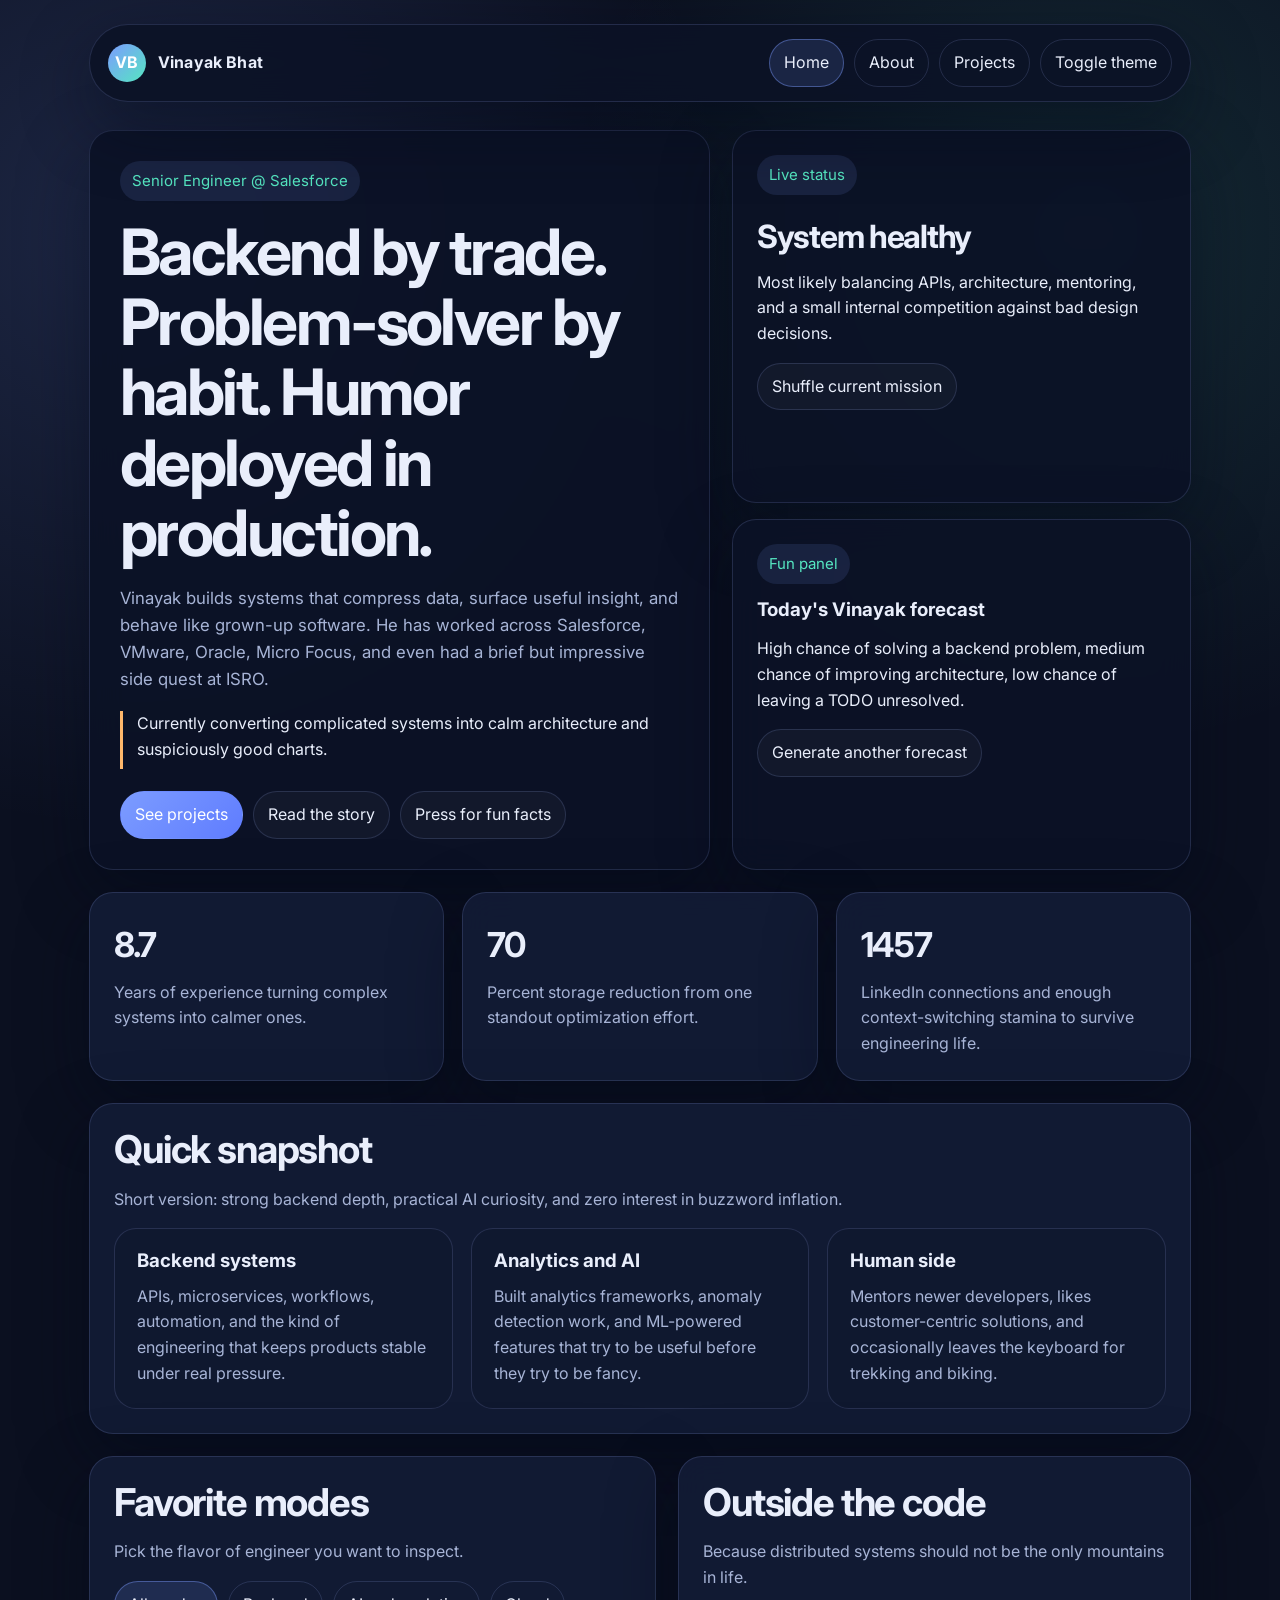
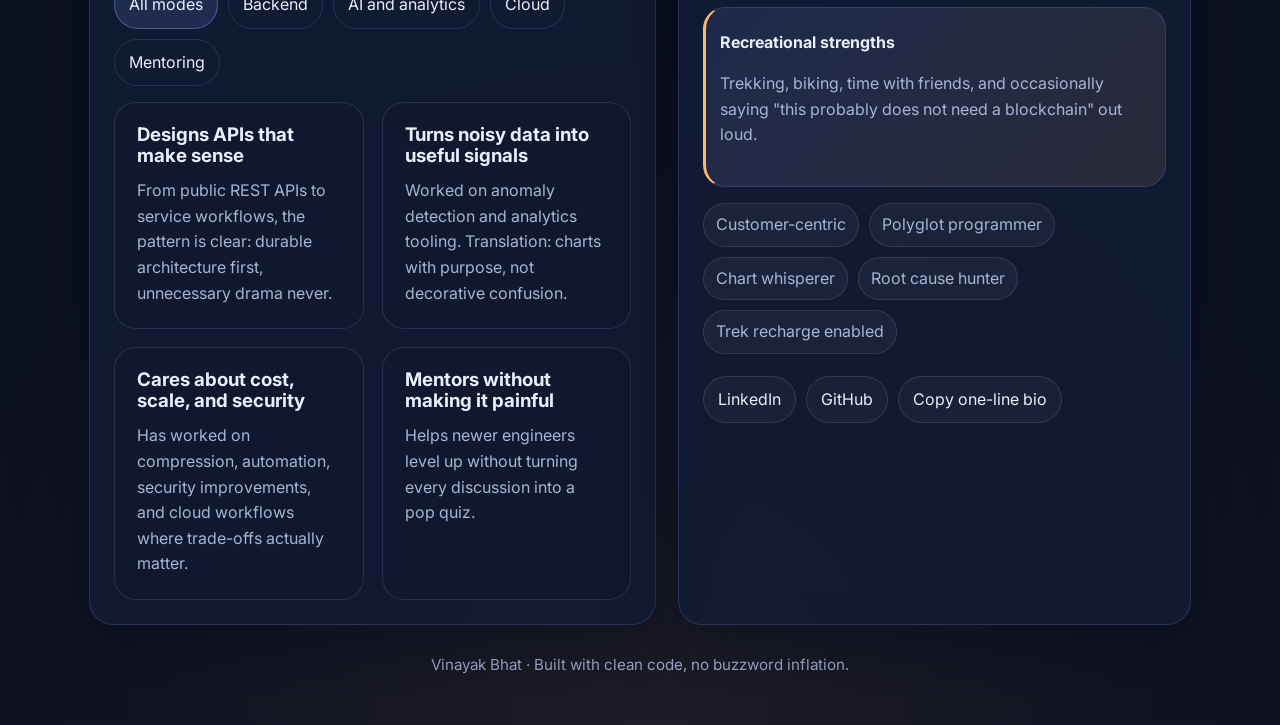
==== index.html @ 4f8882e3 "Initial Changes" ====
<!DOCTYPE html>
<html lang="en">
<head>
  <meta charset="UTF-8">
  <meta name="viewport" content="width=device-width, initial-scale=1.0">
  <title>Vinayak Bhat | Senior Engineer</title>
  <meta
    name="description"
    content="Personal website for Vinayak Bhat — Senior Engineer at Salesforce, backend builder, anomaly hunter, and occasional storage whisperer."
  >
  <link rel="preconnect" href="https://fonts.googleapis.com">
  <link rel="preconnect" href="https://fonts.gstatic.com" crossorigin>
  <link href="https://fonts.googleapis.com/css2?family=Inter:wght@400;500;600;700;800&display=swap" rel="stylesheet">
  <link rel="stylesheet" href="styles.css">
</head>
<body>
  <div class="container">
    <header class="nav glass">
      <div class="brand">
        <div class="brand-badge">VB</div>
        <span>Vinayak Bhat</span>
      </div>
      <nav class="nav-links" aria-label="Primary">
        <a class="nav-link active" href="index.html">Home</a>
        <a class="nav-link" href="about.html">About</a>
        <a class="nav-link" href="projects.html">Projects</a>
        <button class="theme-toggle" type="button" data-theme-toggle>Toggle theme</button>
      </nav>
    </header>

    <main>
      <section class="hero">
        <div class="hero-copy glass">
          <div class="eyebrow">Senior Engineer @ Salesforce</div>
          <h1>Backend by trade. Problem-solver by habit. Humor deployed in production.</h1>
          <p class="lead">
            Vinayak builds systems that compress data, surface useful insight, and behave like grown-up software.
            He has worked across Salesforce, VMware, Oracle, Micro Focus, and even had a brief but impressive
            side quest at ISRO.
          </p>
          <div class="rotating-line" data-rotating-line>
            Currently converting complicated systems into calm architecture and suspiciously good charts.
          </div>
          <div class="hero-actions">
            <a class="button primary" href="projects.html">See projects</a>
            <a class="button secondary" href="about.html">Read the story</a>
            <button class="button secondary" type="button" data-surprise-button>Press for fun facts</button>
          </div>
        </div>

        <div class="hero-side">
          <div class="status-box glass">
            <div class="eyebrow">Live status</div>
            <h2 class="status-title" data-mission-title>System healthy</h2>
            <p class="status-copy" data-mission-text>
              Most likely balancing APIs, architecture, mentoring, and a small internal competition against bad design decisions.
            </p>
            <button class="button secondary" type="button" data-mission-button>Shuffle current mission</button>
          </div>
          <div class="status-box glass" data-fun-panel>
            <div class="eyebrow">Fun panel</div>
            <h3 data-fact-title>Today's Vinayak forecast</h3>
            <p class="status-copy" data-fact-text>
              High chance of solving a backend problem, medium chance of improving architecture, low chance of leaving a TODO unresolved.
            </p>
            <button class="button secondary" type="button" data-fact-button>Generate another forecast</button>
          </div>
        </div>
      </section>

      <section class="section">
        <div class="grid grid-3">
          <article class="card stat-card">
            <strong data-counter="8.7">0</strong>
            <span class="muted">Years of experience turning complex systems into calmer ones.</span>
          </article>
          <article class="card stat-card">
            <strong data-counter="70">0</strong>
            <span class="muted">Percent storage reduction from one standout optimization effort.</span>
          </article>
          <article class="card stat-card">
            <strong data-counter="1457">0</strong>
            <span class="muted">LinkedIn connections and enough context-switching stamina to survive engineering life.</span>
          </article>
        </div>
      </section>

      <section class="card section">
        <h2>Quick snapshot</h2>
        <p class="lead">Short version: strong backend depth, practical AI curiosity, and zero interest in buzzword inflation.</p>
        <div class="grid grid-3">
          <article class="feature-card">
            <h3>Backend systems</h3>
            <p>APIs, microservices, workflows, automation, and the kind of engineering that keeps products stable under real pressure.</p>
          </article>
          <article class="feature-card">
            <h3>Analytics and AI</h3>
            <p>Built analytics frameworks, anomaly detection work, and ML-powered features that try to be useful before they try to be fancy.</p>
          </article>
          <article class="feature-card">
            <h3>Human side</h3>
            <p>Mentors newer developers, likes customer-centric solutions, and occasionally leaves the keyboard for trekking and biking.</p>
          </article>
        </div>
      </section>

      <section class="split section">
        <article class="card">
          <h2>Favorite modes</h2>
          <p class="lead">Pick the flavor of engineer you want to inspect.</p>
          <div class="chips" data-filter-group="home-skills">
            <button class="chip active" type="button" data-filter="all">All modes</button>
            <button class="chip" type="button" data-filter="backend">Backend</button>
            <button class="chip" type="button" data-filter="ai">AI and analytics</button>
            <button class="chip" type="button" data-filter="cloud">Cloud</button>
            <button class="chip" type="button" data-filter="human">Mentoring</button>
          </div>
          <div class="grid grid-2">
            <article class="mini-card" data-filter-item="home-skills" data-tags="backend cloud">
              <h3>Designs APIs that make sense</h3>
              <p>From public REST APIs to service workflows, the pattern is clear: durable architecture first, unnecessary drama never.</p>
            </article>
            <article class="mini-card" data-filter-item="home-skills" data-tags="ai backend">
              <h3>Turns noisy data into useful signals</h3>
              <p>Worked on anomaly detection and analytics tooling. Translation: charts with purpose, not decorative confusion.</p>
            </article>
            <article class="mini-card" data-filter-item="home-skills" data-tags="cloud backend">
              <h3>Cares about cost, scale, and security</h3>
              <p>Has worked on compression, automation, security improvements, and cloud workflows where trade-offs actually matter.</p>
            </article>
            <article class="mini-card" data-filter-item="home-skills" data-tags="human">
              <h3>Mentors without making it painful</h3>
              <p>Helps newer engineers level up without turning every discussion into a pop quiz.</p>
            </article>
          </div>
        </article>

        <article class="card">
          <h2>Outside the code</h2>
          <p class="lead">Because distributed systems should not be the only mountains in life.</p>
          <div class="callout quote-box">
            <strong>Recreational strengths</strong>
            <p>Trekking, biking, time with friends, and occasionally saying "this probably does not need a blockchain" out loud.</p>
          </div>
          <div class="pill-row" style="margin-top: 16px;">
            <span class="pill">Customer-centric</span>
            <span class="pill">Polyglot programmer</span>
            <span class="pill">Chart whisperer</span>
            <span class="pill">Root cause hunter</span>
            <span class="pill">Trek recharge enabled</span>
          </div>
          <div class="hero-actions">
            <a class="button secondary" href="https://www.linkedin.com/in/vbhat1/" target="_blank" rel="noreferrer">LinkedIn</a>
            <a class="button secondary" href="https://github.com/VinayakNBhat" target="_blank" rel="noreferrer">GitHub</a>
            <button class="button secondary" type="button" data-copy-bio>Copy one-line bio</button>
          </div>
        </article>
      </section>
    </main>

    <footer class="footer">
      Vinayak Bhat &middot; Built with clean code, no buzzword inflation.
    </footer>
  </div>

  <script src="app.js"></script>
</body>
</html>
---- styles.css ----
:root {
  --bg: #0b1020;
  --bg-soft: rgba(12, 18, 38, 0.9);
  --surface: rgba(19, 28, 54, 0.92);
  --surface-2: rgba(16, 24, 47, 0.96);
  --text: #e9eefb;
  --muted: #a7b4d6;
  --accent: #7c9cff;
  --accent-2: #55e6c1;
  --accent-3: #ffb86b;
  --border: rgba(159, 178, 255, 0.16);
  --shadow: 0 24px 70px rgba(2, 8, 24, 0.45);
  --radius: 24px;
  --max-width: 1150px;
}

body.light {
  --bg: #f6f8ff;
  --bg-soft: rgba(255, 255, 255, 0.86);
  --surface: rgba(255, 255, 255, 0.95);
  --surface-2: rgba(255, 255, 255, 1);
  --text: #0e1730;
  --muted: #55617f;
  --accent: #2f59ff;
  --accent-2: #008a67;
  --accent-3: #b66800;
  --border: rgba(47, 78, 186, 0.12);
  --shadow: 0 20px 56px rgba(27, 46, 94, 0.12);
}

* { box-sizing: border-box; }
html { scroll-behavior: smooth; }

body {
  margin: 0;
  font-family: Inter, ui-sans-serif, system-ui, -apple-system, BlinkMacSystemFont, "Segoe UI", sans-serif;
  color: var(--text);
  background:
    radial-gradient(circle at 10% 10%, rgba(124, 156, 255, 0.16), transparent 25%),
    radial-gradient(circle at 85% 10%, rgba(85, 230, 193, 0.12), transparent 22%),
    radial-gradient(circle at 50% 100%, rgba(255, 184, 107, 0.08), transparent 30%),
    var(--bg);
  min-height: 100vh;
  line-height: 1.6;
}

a { color: inherit; text-decoration: none; }
button, input, textarea, select { font: inherit; }

/* ---- Layout ---- */

.container {
  width: min(100%, var(--max-width));
  margin: 0 auto;
  padding: 24px;
}

.section { margin-bottom: 22px; }

.grid   { display: grid; gap: 18px; }
.grid-2 { grid-template-columns: repeat(2, minmax(0, 1fr)); }
.grid-3 { grid-template-columns: repeat(3, minmax(0, 1fr)); }

.split {
  display: grid;
  grid-template-columns: 1.05fr 0.95fr;
  gap: 22px;
}

/* ---- Glass & Card ---- */

.glass,
.card {
  border: 1px solid var(--border);
  box-shadow: var(--shadow);
  backdrop-filter: blur(16px);
}

.glass { background: var(--bg-soft); }

.card {
  background: var(--surface);
  border-radius: var(--radius);
  padding: 24px;
}

/* ---- Navigation ---- */

.nav {
  position: sticky;
  top: 16px;
  z-index: 30;
  display: flex;
  align-items: center;
  justify-content: space-between;
  gap: 16px;
  padding: 14px 18px;
  border-radius: 999px;
  margin-bottom: 28px;
}

.brand {
  display: flex;
  align-items: center;
  gap: 12px;
  font-weight: 700;
  letter-spacing: 0.01em;
}

.brand-badge {
  width: 38px;
  height: 38px;
  display: grid;
  place-items: center;
  border-radius: 50%;
  color: #fff;
  background: linear-gradient(135deg, var(--accent), var(--accent-2));
}

.nav-links {
  display: flex;
  flex-wrap: wrap;
  justify-content: flex-end;
  gap: 10px;
}

/* ---- Buttons, Chips, Pills ---- */

.nav-link,
.button,
.chip,
.theme-toggle {
  border: 1px solid var(--border);
  border-radius: 999px;
  padding: 10px 14px;
  background: transparent;
  color: var(--text);
  cursor: pointer;
  transition: transform 0.18s ease, border-color 0.18s ease, background 0.18s ease;
}

.nav-link:hover,
.button:hover,
.chip:hover,
.theme-toggle:hover {
  transform: translateY(-1px);
  border-color: rgba(124, 156, 255, 0.42);
  background: rgba(124, 156, 255, 0.08);
}

.nav-link.active,
.chip.active {
  background: rgba(124, 156, 255, 0.14);
  border-color: rgba(124, 156, 255, 0.42);
}

.button.primary {
  color: #fff;
  border-color: transparent;
  background: linear-gradient(135deg, var(--accent), #5f7cff);
}

.button.secondary {
  background: rgba(255, 255, 255, 0.03);
}

.pill-row,
.tags,
.chips,
.hero-actions {
  display: flex;
  flex-wrap: wrap;
  gap: 10px;
}

.chips { margin-bottom: 16px; }

.pill,
.tag {
  display: inline-flex;
  align-items: center;
  border: 1px solid var(--border);
  border-radius: 999px;
  padding: 8px 12px;
  color: var(--muted);
  background: rgba(255, 255, 255, 0.04);
}

/* ---- Typography ---- */

h1, h2, h3 { margin: 0; line-height: 1.1; }
h1 { font-size: clamp(2.5rem, 5vw, 4.6rem); letter-spacing: -0.04em; }
h2 { font-size: clamp(1.65rem, 3vw, 2.4rem); letter-spacing: -0.03em; }

.lead, .muted, .card p { color: var(--muted); }

.eyebrow {
  display: inline-flex;
  align-items: center;
  gap: 8px;
  border-radius: 999px;
  padding: 8px 12px;
  margin-bottom: 16px;
  background: rgba(124, 156, 255, 0.12);
  color: var(--accent-2);
  font-size: 0.94rem;
}

/* ---- Hero (Home) ---- */

.hero {
  display: grid;
  grid-template-columns: 1.15fr 0.85fr;
  gap: 22px;
  margin-bottom: 22px;
}

.hero-copy {
  padding: 30px;
  border-radius: var(--radius);
}

.hero-copy p {
  font-size: 1.05rem;
  max-width: 60ch;
}

.rotating-line {
  min-height: 58px;
  margin-top: 18px;
  padding-left: 14px;
  border-left: 3px solid var(--accent-3);
  color: var(--text);
}

.hero-actions {
  margin-top: 22px;
}

.hero-side {
  display: grid;
  gap: 16px;
}

.status-box {
  border-radius: var(--radius);
  padding: 24px;
}

.status-title {
  font-size: 2rem;
  letter-spacing: -0.04em;
  margin-top: 8px;
}

.status-copy { min-height: 72px; }

/* ---- Stat Cards ---- */

.stat-card strong {
  display: block;
  font-size: 2.15rem;
  margin-bottom: 8px;
  letter-spacing: -0.04em;
}

/* ---- Feature / Mini / Project Cards ---- */

.feature-card,
.project-card,
.mini-card {
  display: flex;
  flex-direction: column;
  gap: 12px;
  border-radius: 22px;
  padding: 22px;
  background: var(--surface-2);
  border: 1px solid var(--border);
}

.feature-card p,
.project-card p,
.mini-card p {
  margin: 0;
}

.project-card .links {
  display: flex;
  flex-wrap: wrap;
  gap: 10px;
  margin-top: auto;
}

.project-card .button { width: fit-content; }

/* ---- Page Hero (About, Projects) ---- */

.page-hero { padding: 28px; }
.page-hero p { max-width: 70ch; }

/* ---- Timeline ---- */

.timeline { display: grid; gap: 12px; }

.timeline-item {
  border: 1px solid var(--border);
  border-radius: 20px;
  padding: 18px 20px;
  background: rgba(255, 255, 255, 0.03);
  cursor: pointer;
  transition: transform 0.18s ease, border-color 0.18s ease;
}

.timeline-item:hover {
  transform: translateY(-1px);
  border-color: rgba(124, 156, 255, 0.42);
}

.timeline-item:focus-visible {
  outline: none;
  border-color: rgba(124, 156, 255, 0.58);
  box-shadow: 0 0 0 3px rgba(124, 156, 255, 0.14);
}

.timeline-head {
  display: flex;
  align-items: flex-start;
  justify-content: space-between;
  gap: 14px;
}

.timeline-head strong {
  display: block;
  font-size: 1.04rem;
}

.timeline-detail {
  overflow: hidden;
  max-height: 0;
  margin-top: 0;
  color: var(--muted);
  transition: max-height 0.28s ease, margin-top 0.28s ease;
}

.timeline-item.open .timeline-detail {
  max-height: 240px;
  margin-top: 12px;
}

/* ---- Callout & Quote ---- */

.callout {
  border-radius: 22px;
  padding: 22px;
  background: linear-gradient(135deg, rgba(124, 156, 255, 0.12), rgba(255, 184, 107, 0.1));
  border: 1px solid var(--border);
}

.quote-box {
  border-left: 3px solid var(--accent-3);
  padding-left: 14px;
}

/* ---- Lists ---- */

.list {
  margin: 0;
  padding-left: 18px;
  color: var(--muted);
}

.list li + li { margin-top: 8px; }

/* ---- Utility ---- */

.hidden { display: none !important; }

/* ---- Footer ---- */

.footer {
  text-align: center;
  color: var(--muted);
  padding: 6px 0 24px;
  font-size: 0.95rem;
}

/* ---- Responsive ---- */

@media (max-width: 960px) {
  .hero,
  .grid-2,
  .grid-3,
  .split {
    grid-template-columns: 1fr;
  }

  .nav { border-radius: 28px; }
}

@media (max-width: 640px) {
  .container { padding: 16px; }
  .nav { position: static; }

  .hero-copy,
  .status-box,
  .page-hero,
  .card {
    padding: 20px;
  }

  .nav-links { justify-content: flex-start; }
}
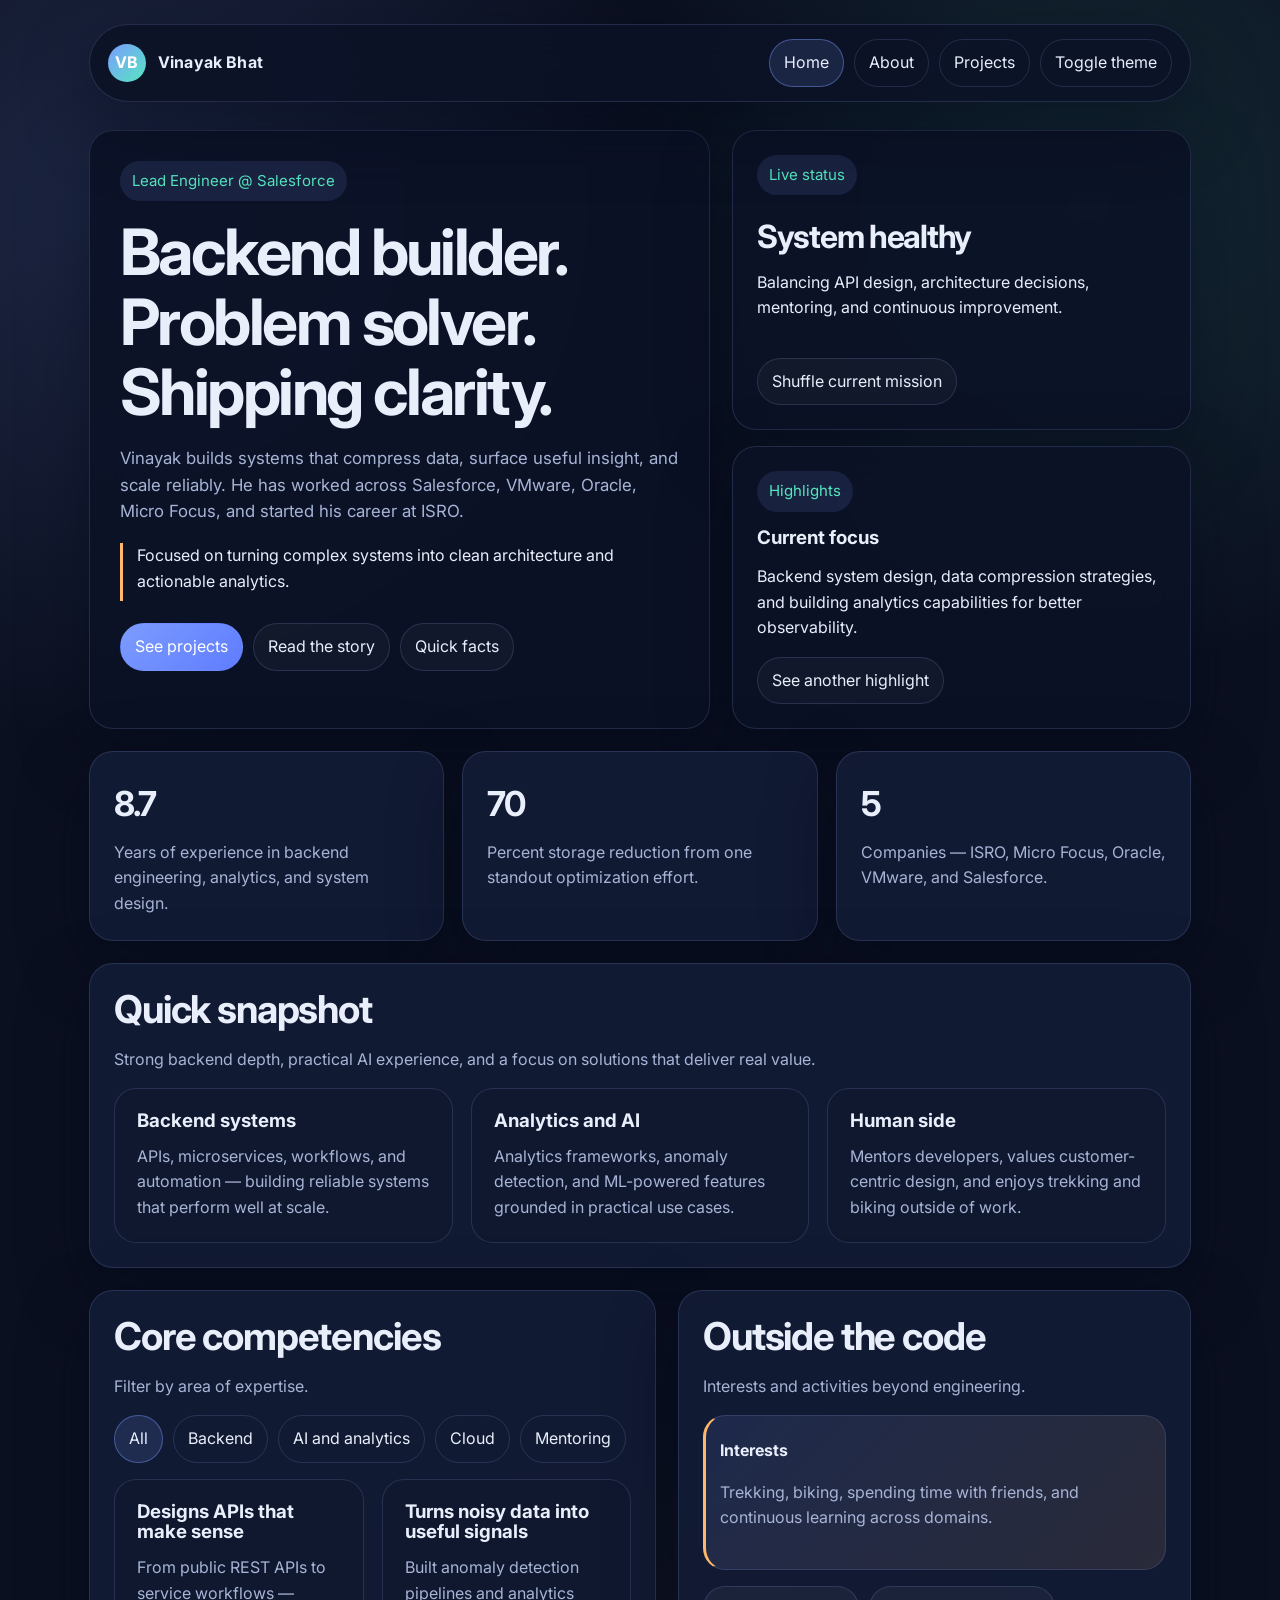
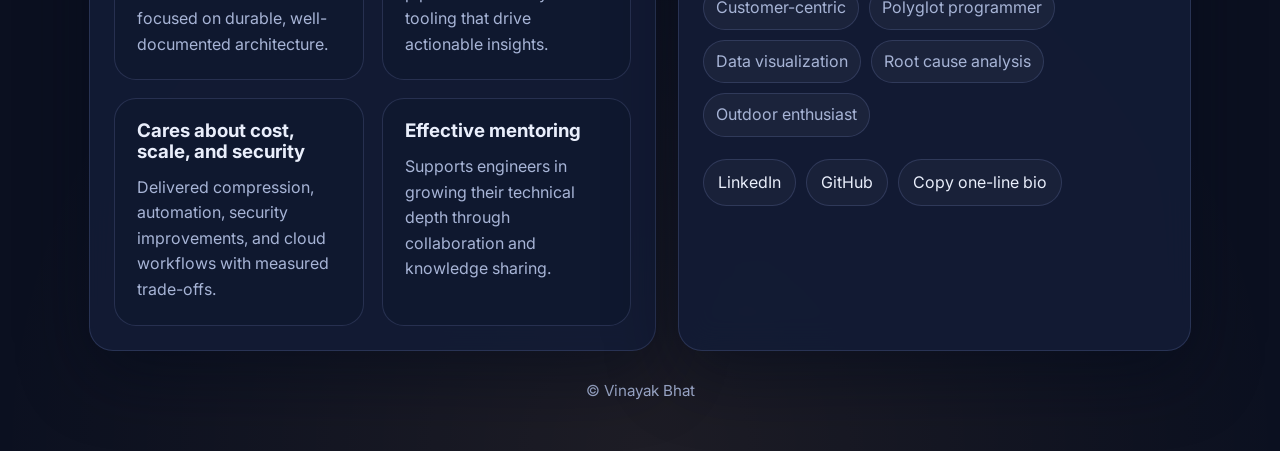
==== commit 06bfb83b: "Update the files with change in tone" ====
--- a/index.html
+++ b/index.html
@@ -3,10 +3,10 @@
 <head>
   <meta charset="UTF-8">
   <meta name="viewport" content="width=device-width, initial-scale=1.0">
-  <title>Vinayak Bhat | Senior Engineer</title>
+  <title>Vinayak Bhat | Lead Engineer</title>
   <meta
     name="description"
-    content="Personal website for Vinayak Bhat — Senior Engineer at Salesforce, backend builder, anomaly hunter, and occasional storage whisperer."
+    content="Personal website for Vinayak Bhat — Lead Engineer at Salesforce specializing in backend systems, analytics, and AI-powered solutions."
   >
   <link rel="preconnect" href="https://fonts.googleapis.com">
   <link rel="preconnect" href="https://fonts.gstatic.com" crossorigin>
@@ -31,20 +31,19 @@
     <main>
       <section class="hero">
         <div class="hero-copy glass">
-          <div class="eyebrow">Senior Engineer @ Salesforce</div>
-          <h1>Backend by trade. Problem-solver by habit. Humor deployed in production.</h1>
+          <div class="eyebrow">Lead Engineer @ Salesforce</div>
+          <h1>Backend builder. Problem solver. Shipping clarity.</h1>
           <p class="lead">
-            Vinayak builds systems that compress data, surface useful insight, and behave like grown-up software.
-            He has worked across Salesforce, VMware, Oracle, Micro Focus, and even had a brief but impressive
-            side quest at ISRO.
+            Vinayak builds systems that compress data, surface useful insight, and scale reliably.
+            He has worked across Salesforce, VMware, Oracle, Micro Focus, and started his career at ISRO.
           </p>
           <div class="rotating-line" data-rotating-line>
-            Currently converting complicated systems into calm architecture and suspiciously good charts.
+            Focused on turning complex systems into clean architecture and actionable analytics.
           </div>
           <div class="hero-actions">
             <a class="button primary" href="projects.html">See projects</a>
             <a class="button secondary" href="about.html">Read the story</a>
-            <button class="button secondary" type="button" data-surprise-button>Press for fun facts</button>
+            <button class="button secondary" type="button" data-surprise-button>Quick facts</button>
           </div>
         </div>
 
@@ -53,17 +52,17 @@
             <div class="eyebrow">Live status</div>
             <h2 class="status-title" data-mission-title>System healthy</h2>
             <p class="status-copy" data-mission-text>
-              Most likely balancing APIs, architecture, mentoring, and a small internal competition against bad design decisions.
+              Balancing API design, architecture decisions, mentoring, and continuous improvement.
             </p>
             <button class="button secondary" type="button" data-mission-button>Shuffle current mission</button>
           </div>
           <div class="status-box glass" data-fun-panel>
-            <div class="eyebrow">Fun panel</div>
-            <h3 data-fact-title>Today's Vinayak forecast</h3>
+            <div class="eyebrow">Highlights</div>
+            <h3 data-fact-title>Current focus</h3>
             <p class="status-copy" data-fact-text>
-              High chance of solving a backend problem, medium chance of improving architecture, low chance of leaving a TODO unresolved.
+              Backend system design, data compression strategies, and building analytics capabilities for better observability.
             </p>
-            <button class="button secondary" type="button" data-fact-button>Generate another forecast</button>
+            <button class="button secondary" type="button" data-fact-button>See another highlight</button>
           </div>
         </div>
       </section>
@@ -72,44 +71,44 @@
         <div class="grid grid-3">
           <article class="card stat-card">
             <strong data-counter="8.7">0</strong>
-            <span class="muted">Years of experience turning complex systems into calmer ones.</span>
+            <span class="muted">Years of experience in backend engineering, analytics, and system design.</span>
           </article>
           <article class="card stat-card">
             <strong data-counter="70">0</strong>
             <span class="muted">Percent storage reduction from one standout optimization effort.</span>
           </article>
           <article class="card stat-card">
-            <strong data-counter="1457">0</strong>
-            <span class="muted">LinkedIn connections and enough context-switching stamina to survive engineering life.</span>
+            <strong data-counter="5">0</strong>
+            <span class="muted">Companies — ISRO, Micro Focus, Oracle, VMware, and Salesforce.</span>
           </article>
         </div>
       </section>
 
       <section class="card section">
         <h2>Quick snapshot</h2>
-        <p class="lead">Short version: strong backend depth, practical AI curiosity, and zero interest in buzzword inflation.</p>
+        <p class="lead">Strong backend depth, practical AI experience, and a focus on solutions that deliver real value.</p>
         <div class="grid grid-3">
           <article class="feature-card">
             <h3>Backend systems</h3>
-            <p>APIs, microservices, workflows, automation, and the kind of engineering that keeps products stable under real pressure.</p>
+            <p>APIs, microservices, workflows, and automation — building reliable systems that perform well at scale.</p>
           </article>
           <article class="feature-card">
             <h3>Analytics and AI</h3>
-            <p>Built analytics frameworks, anomaly detection work, and ML-powered features that try to be useful before they try to be fancy.</p>
+            <p>Analytics frameworks, anomaly detection, and ML-powered features grounded in practical use cases.</p>
           </article>
           <article class="feature-card">
             <h3>Human side</h3>
-            <p>Mentors newer developers, likes customer-centric solutions, and occasionally leaves the keyboard for trekking and biking.</p>
+            <p>Mentors developers, values customer-centric design, and enjoys trekking and biking outside of work.</p>
           </article>
         </div>
       </section>
 
       <section class="split section">
         <article class="card">
-          <h2>Favorite modes</h2>
-          <p class="lead">Pick the flavor of engineer you want to inspect.</p>
+          <h2>Core competencies</h2>
+          <p class="lead">Filter by area of expertise.</p>
           <div class="chips" data-filter-group="home-skills">
-            <button class="chip active" type="button" data-filter="all">All modes</button>
+            <button class="chip active" type="button" data-filter="all">All</button>
             <button class="chip" type="button" data-filter="backend">Backend</button>
             <button class="chip" type="button" data-filter="ai">AI and analytics</button>
             <button class="chip" type="button" data-filter="cloud">Cloud</button>
@@ -118,40 +117,40 @@
           <div class="grid grid-2">
             <article class="mini-card" data-filter-item="home-skills" data-tags="backend cloud">
               <h3>Designs APIs that make sense</h3>
-              <p>From public REST APIs to service workflows, the pattern is clear: durable architecture first, unnecessary drama never.</p>
+              <p>From public REST APIs to service workflows — focused on durable, well-documented architecture.</p>
             </article>
             <article class="mini-card" data-filter-item="home-skills" data-tags="ai backend">
               <h3>Turns noisy data into useful signals</h3>
-              <p>Worked on anomaly detection and analytics tooling. Translation: charts with purpose, not decorative confusion.</p>
+              <p>Built anomaly detection pipelines and analytics tooling that drive actionable insights.</p>
             </article>
             <article class="mini-card" data-filter-item="home-skills" data-tags="cloud backend">
               <h3>Cares about cost, scale, and security</h3>
-              <p>Has worked on compression, automation, security improvements, and cloud workflows where trade-offs actually matter.</p>
+              <p>Delivered compression, automation, security improvements, and cloud workflows with measured trade-offs.</p>
             </article>
             <article class="mini-card" data-filter-item="home-skills" data-tags="human">
-              <h3>Mentors without making it painful</h3>
-              <p>Helps newer engineers level up without turning every discussion into a pop quiz.</p>
+              <h3>Effective mentoring</h3>
+              <p>Supports engineers in growing their technical depth through collaboration and knowledge sharing.</p>
             </article>
           </div>
         </article>
 
         <article class="card">
           <h2>Outside the code</h2>
-          <p class="lead">Because distributed systems should not be the only mountains in life.</p>
+          <p class="lead">Interests and activities beyond engineering.</p>
           <div class="callout quote-box">
-            <strong>Recreational strengths</strong>
-            <p>Trekking, biking, time with friends, and occasionally saying "this probably does not need a blockchain" out loud.</p>
+            <strong>Interests</strong>
+            <p>Trekking, biking, spending time with friends, and continuous learning across domains.</p>
           </div>
           <div class="pill-row" style="margin-top: 16px;">
             <span class="pill">Customer-centric</span>
             <span class="pill">Polyglot programmer</span>
-            <span class="pill">Chart whisperer</span>
-            <span class="pill">Root cause hunter</span>
-            <span class="pill">Trek recharge enabled</span>
+            <span class="pill">Data visualization</span>
+            <span class="pill">Root cause analysis</span>
+            <span class="pill">Outdoor enthusiast</span>
           </div>
           <div class="hero-actions">
             <a class="button secondary" href="https://www.linkedin.com/in/vbhat1/" target="_blank" rel="noreferrer">LinkedIn</a>
-            <a class="button secondary" href="https://github.com/VinayakNBhat" target="_blank" rel="noreferrer">GitHub</a>
+            <a class="button secondary" href="https://github.com/ItsMeVinayakBhat" target="_blank" rel="noreferrer">GitHub</a>
             <button class="button secondary" type="button" data-copy-bio>Copy one-line bio</button>
           </div>
         </article>
@@ -159,7 +158,7 @@
     </main>
 
     <footer class="footer">
-      Vinayak Bhat &middot; Built with clean code, no buzzword inflation.
+      &copy; Vinayak Bhat
     </footer>
   </div>
 
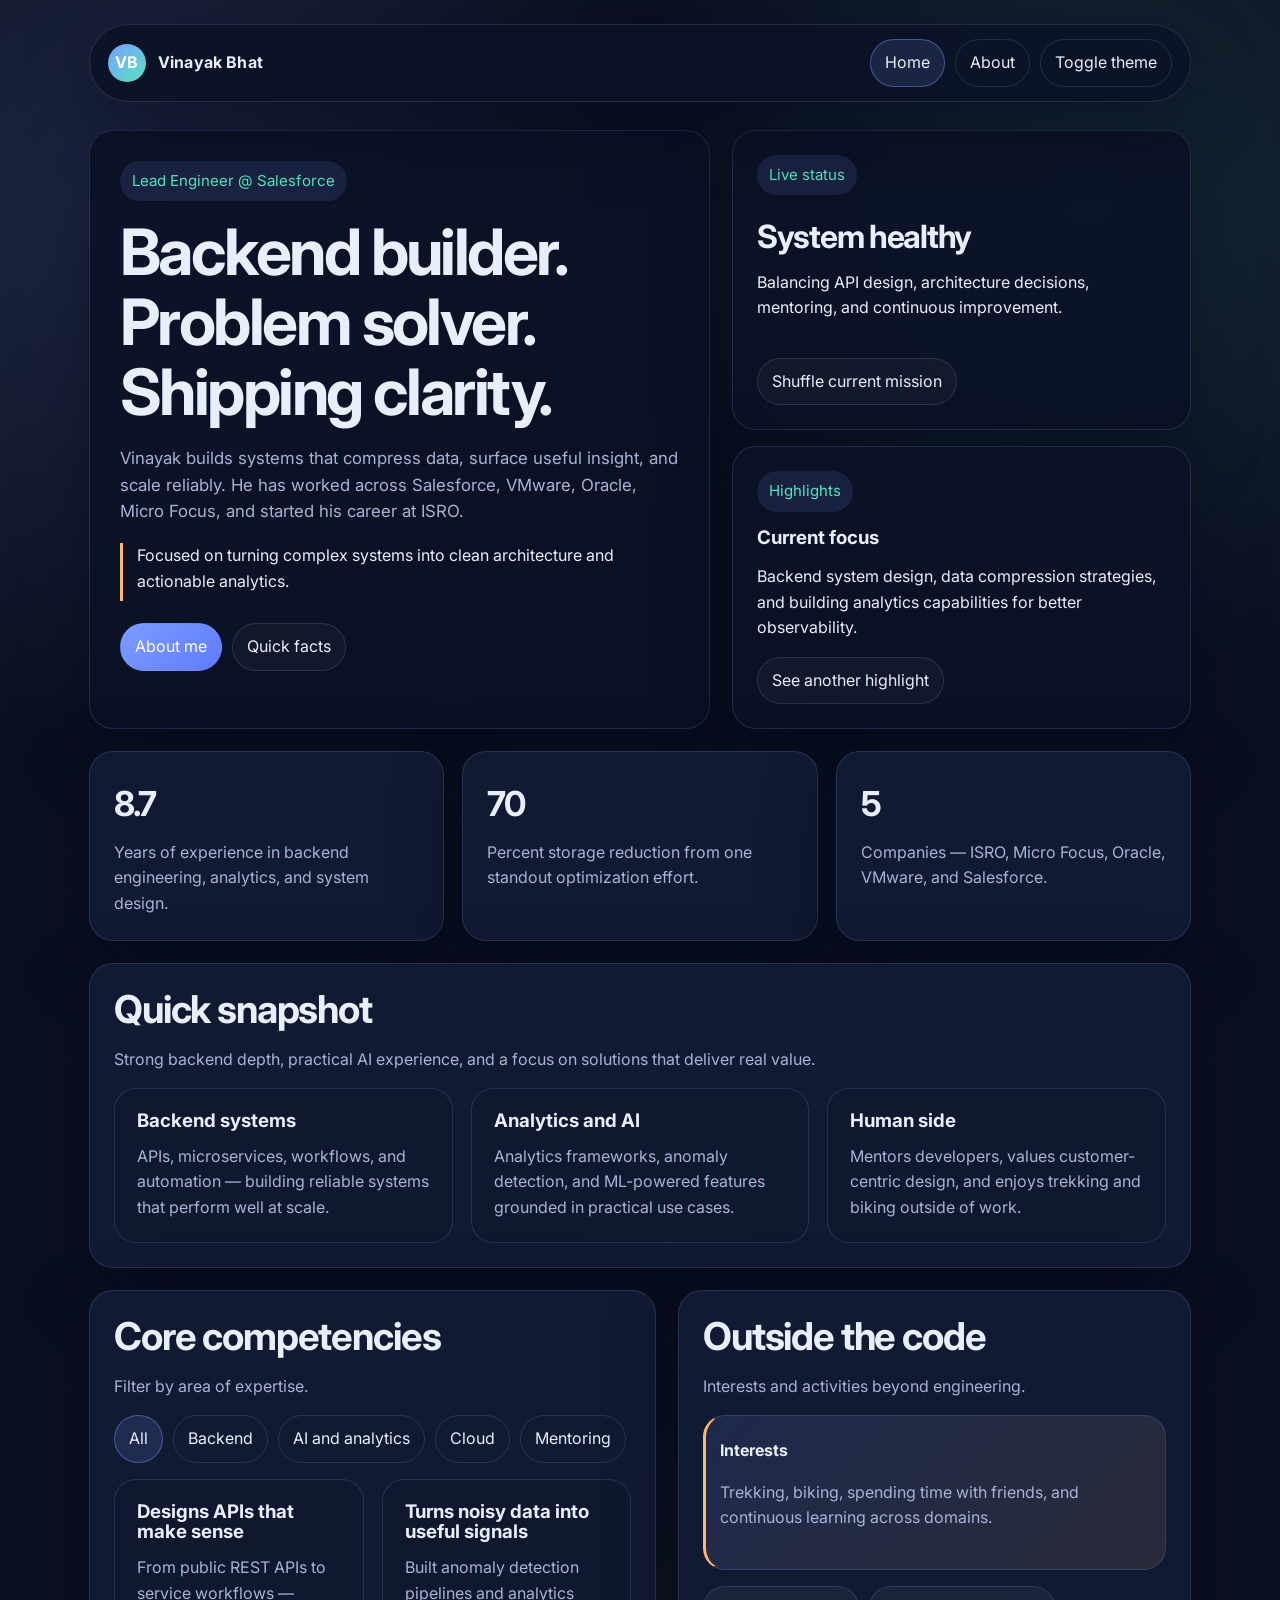
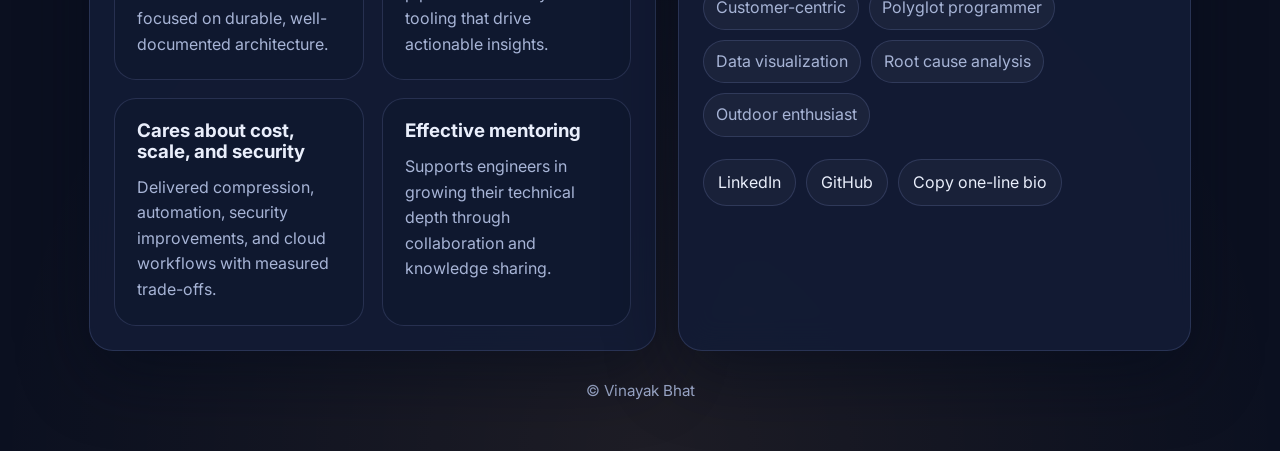
==== commit 281ff411: "Remove project section" ====
--- a/index.html
+++ b/index.html
@@ -23,7 +23,6 @@
       <nav class="nav-links" aria-label="Primary">
         <a class="nav-link active" href="index.html">Home</a>
         <a class="nav-link" href="about.html">About</a>
-        <a class="nav-link" href="projects.html">Projects</a>
         <button class="theme-toggle" type="button" data-theme-toggle>Toggle theme</button>
       </nav>
     </header>
@@ -41,8 +40,7 @@
             Focused on turning complex systems into clean architecture and actionable analytics.
           </div>
           <div class="hero-actions">
-            <a class="button primary" href="projects.html">See projects</a>
-            <a class="button secondary" href="about.html">Read the story</a>
+            <a class="button primary" href="about.html">About me</a>
             <button class="button secondary" type="button" data-surprise-button>Quick facts</button>
           </div>
         </div>
